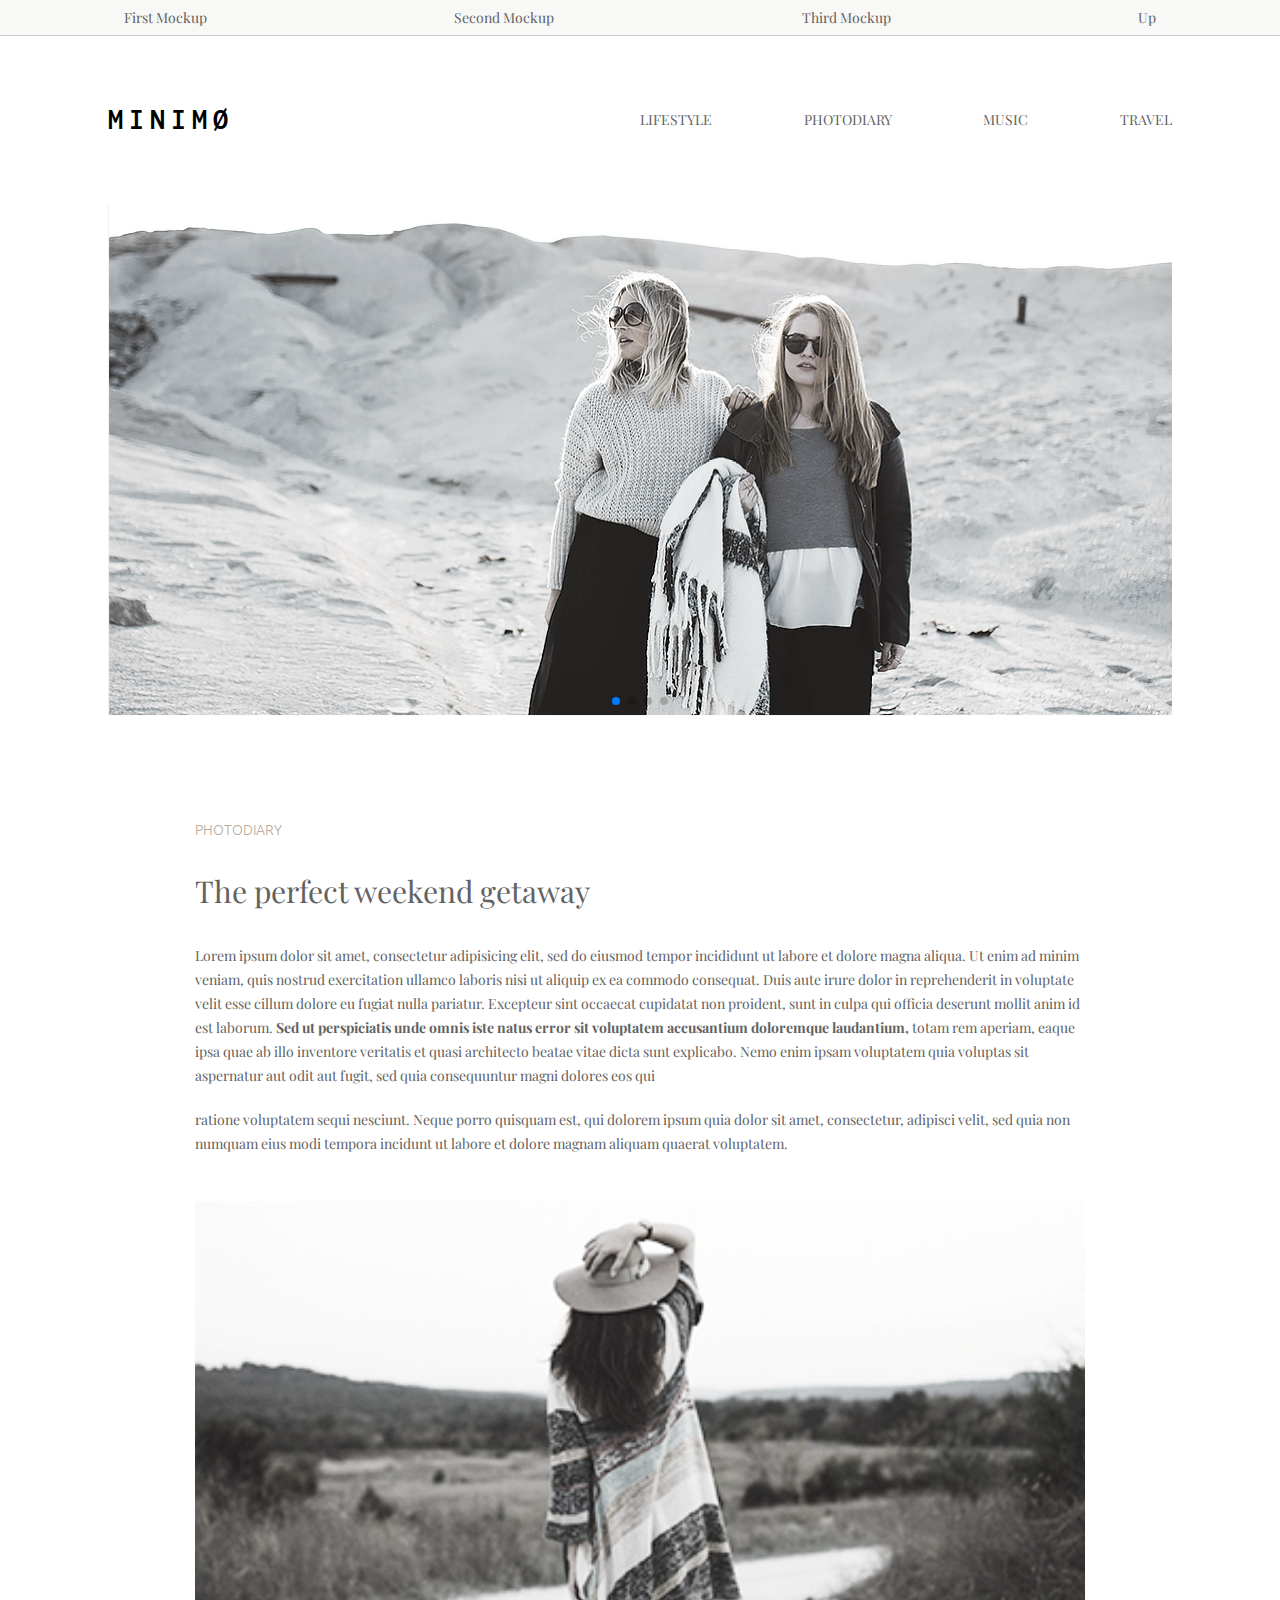
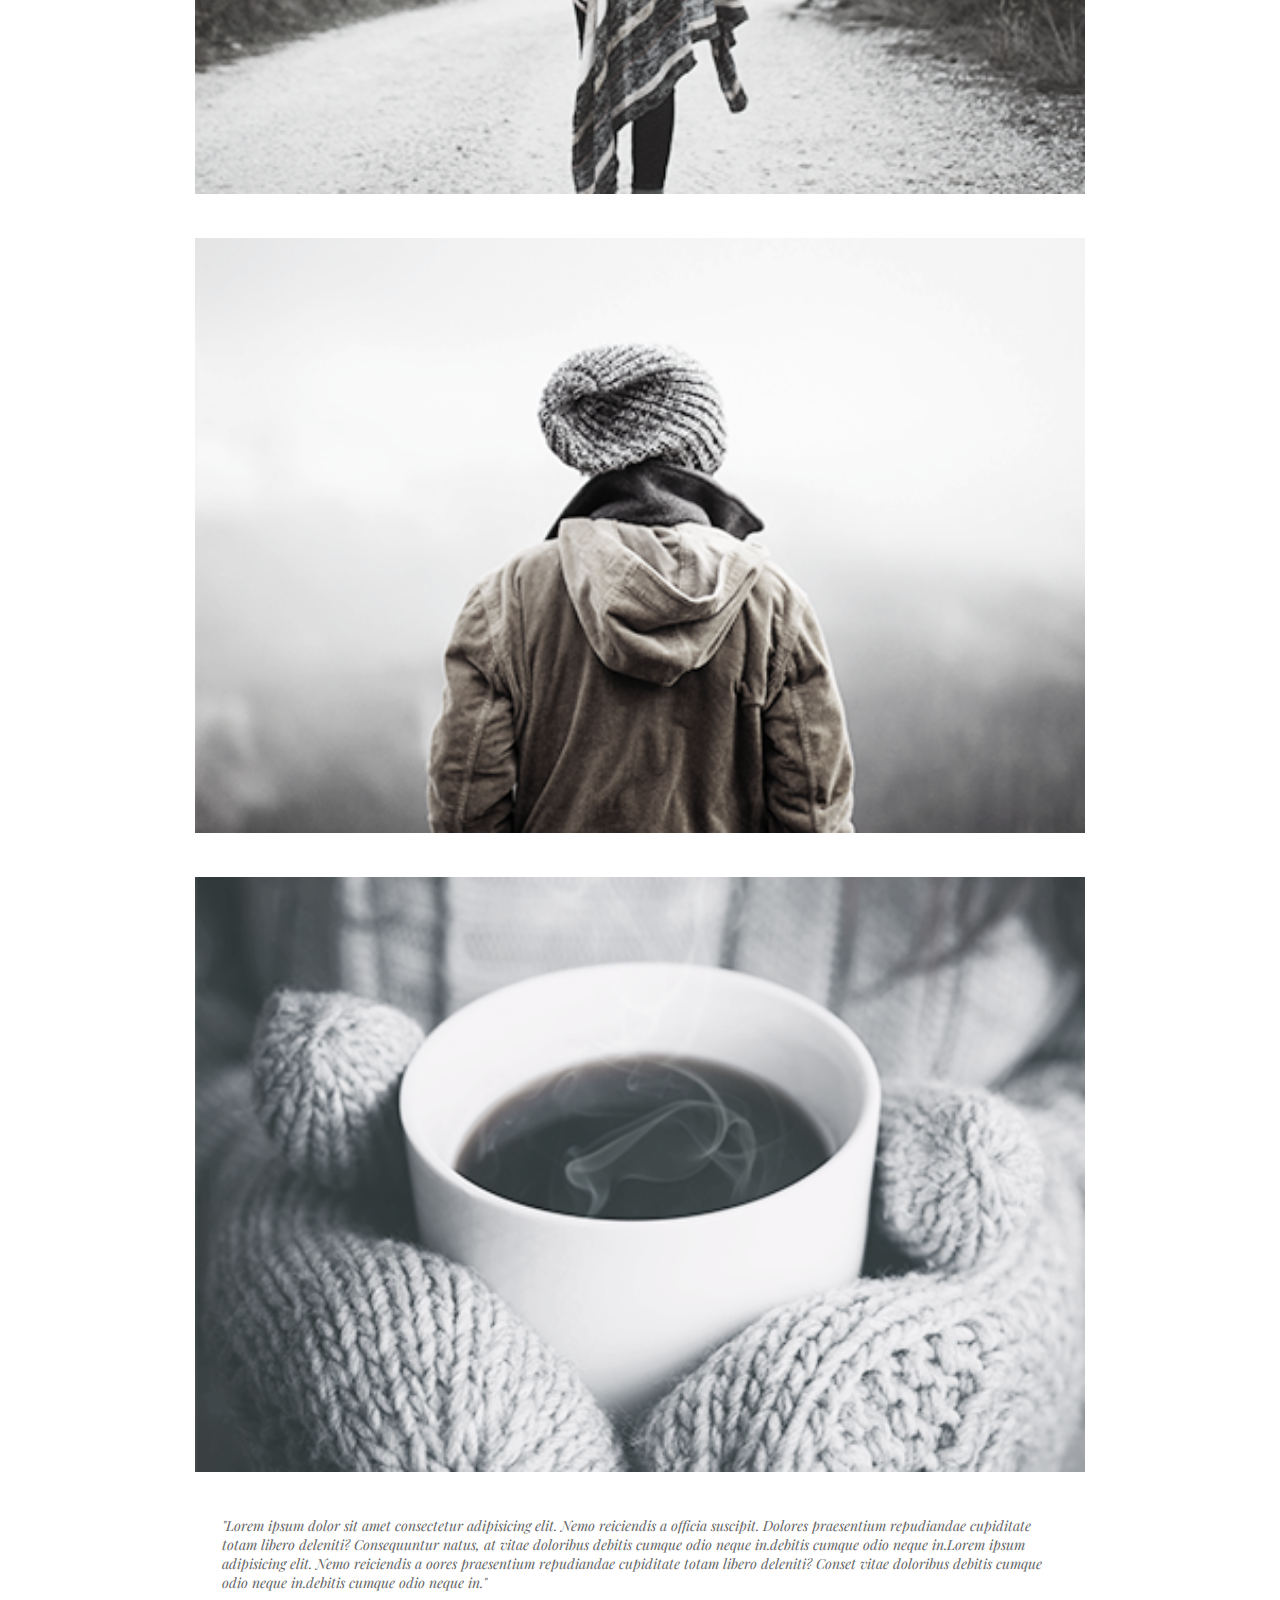
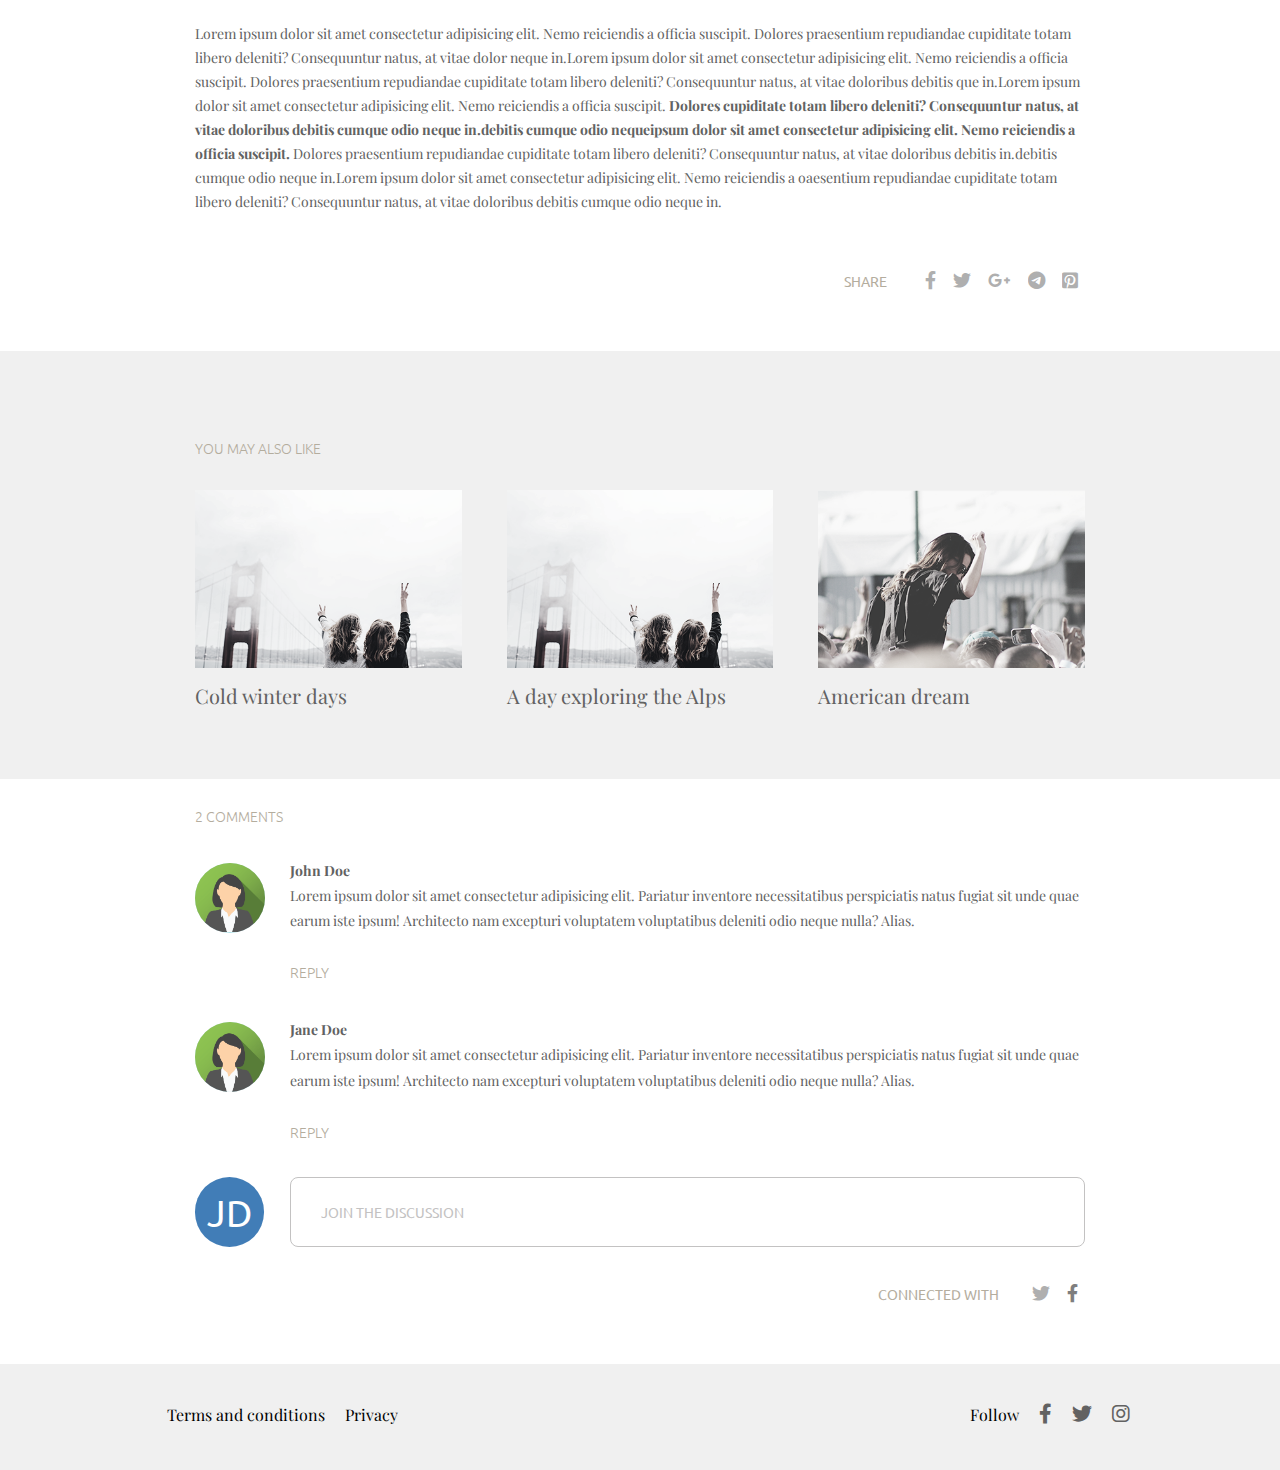
==== second-mockup/index.html @ c0d49636 "Add files via upload" ====
<!DOCTYPE html>
<html lang="en">
  <head>
    <meta charset="UTF-8" />
    <meta http-equiv="X-UA-Compatible" content="IE=edge"/>
    <meta name="viewport" content="width=device-width, initial-scale=1.0"/>
    <link rel="stylesheet" href="https://i.icomoon.io/public/temp/a40a118571/UntitledProject/style.css"/>
    <link rel="stylesheet" href="https://cdn.jsdelivr.net/npm/swiper@8/swiper-bundle.min.css"/>
    <link rel="stylesheet" href="./styles/styles.css"/>
    <link rel="stylesheet" href="../assets/icons/font-awesome/all.min.css">
    <link rel="preconnect" href="https://fonts.googleapis.com">
    <link rel="preconnect" href="https://fonts.gstatic.com" crossorigin>
    <link href="https://fonts.googleapis.com/css2?family=Inconsolata:wght@300&family=Playfair+Display&family=Ubuntu&display=swap" rel="stylesheet">
    <title>TestTaskGoCows second mockup</title>
  </head>
  <body>
    <div class="app">
      <div class="pages-router">
        <a href="../first-mockup/index.html">First Mockup</a>
        <a href="index.html">Second Mockup</a>
        <a href="../third-mockup/index.html">Third Mockup</a>
        <a href="#top">Up</a>
      </div>

      <header id="top" class="section-header">
        <div class="section-header-logo">
          minimø
        </div>

        <div class="burger">
          <div class="menu-btn">
            <span></span>
            <span></span>
            <span></span>
          </div>
        </div>

        <nav class="section-header-menu">
          <ul>
            <li>
              <a href="#main-image">LIFESTYLE</a>
            </li>
            <li>
              <a href="#content">PHOTODIARY</a>
            </li>
            <li>
              <a href="#yourLike">MUSIC</a>
            </li>
            <li>
              <a href="#comments">TRAVEL</a>
            </li>
          </ul>
        </nav>
      </header>

      <main class="section-main">
      <section id="main-image" class="section-main-image">
        <div class="swiper">
          <div class="swiper-wrapper">
            <div class="swiper-slide"><img src="../assets/images/slide.png" alt="slide" /></div>
            <div class="swiper-slide"><img src="../assets/images/slide.png" /></div>
            <div class="swiper-slide"><img src="../assets/images/slide.png" /></div>
            <div class="swiper-slide"><img src="../assets/images/slide.png" /></div>
          </div>
          <div class="swiper-pagination"></div>
        </div>
      </section>

      <section id="content" class="section-content">
        <div class="section-content-wrapper">
          <div class="section-content-wrapper-subtitle">photodiary</div>
          <h1 class="section-content-wrapper-title">The perfect weekend getaway</h1>
          <p class="section-content-wrapper-description">
            Lorem ipsum dolor sit amet, consectetur adipisicing elit, sed do eiusmod tempor incididunt
            ut labore et dolore magna aliqua. Ut enim ad minim veniam, quis nostrud exercitation
            ullamco laboris nisi ut aliquip ex ea commodo consequat. Duis aute irure dolor in
            reprehenderit in voluptate velit esse cillum dolore eu fugiat nulla pariatur. Excepteur
            sint occaecat cupidatat non proident, sunt in culpa qui officia deserunt mollit anim id
            est laborum. <strong style="font-weight: bold"> Sed ut perspiciatis unde omnis iste natus error sit voluptatem accusantium
            doloremque laudantium,</strong> totam rem aperiam, eaque ipsa quae ab illo inventore veritatis et
            quasi architecto beatae vitae dicta sunt explicabo. Nemo enim ipsam voluptatem quia
            voluptas sit aspernatur aut odit aut fugit, sed quia consequuntur magni dolores eos qui
          </p>
          <p style="margin-bottom: 25px">
            ratione voluptatem sequi nesciunt. Neque porro quisquam est, qui dolorem ipsum quia dolor
            sit amet, consectetur, adipisci velit, sed quia non numquam eius modi tempora incidunt ut
            labore et dolore magnam aliquam quaerat voluptatem.
          </p>
          <img src="../assets/images/section-content-image.png" alt="section-content-image"/>
          <img src="../assets/images/section-content-image2.png" alt="section-content-image2"/>
          <img src="../assets/images/section-content-image3.png" alt="section-content-image3"/>
          <div class="section-content-wrapper-description">
            <div class="description-i">
              <i>
                "Lorem ipsum dolor sit amet consectetur adipisicing elit.
                Nemo reiciendis a officia suscipit. Dolores praesentium repudiandae cupiditate totam
                libero deleniti? Consequuntur natus, at vitae doloribus debitis cumque odio neque
                in.debitis cumque odio neque in.Lorem ipsum  adipisicing elit.
                Nemo reiciendis a oores praesentium repudiandae cupiditate totam
                libero deleniti? Conset vitae doloribus debitis cumque odio neque
                in.debitis cumque odio neque in."</i>
            </div>
            <p>
              Lorem ipsum dolor sit amet consectetur adipisicing elit. Nemo reiciendis a officia
              suscipit. Dolores praesentium repudiandae cupiditate totam libero deleniti? Consequuntur
              natus, at vitae dolor neque in.Lorem ipsum dolor sit amet
              consectetur adipisicing elit. Nemo reiciendis a officia suscipit. Dolores praesentium
              repudiandae cupiditate totam
              libero deleniti? Consequuntur natus, at vitae doloribus
              debitis que in.Lorem ipsum dolor sit amet consectetur adipisicing elit.
              Nemo reiciendis a officia suscipit.<strong style="font-weight: bold"> Dolores cupiditate totam
              libero deleniti? Consequuntur natus, at vitae doloribus debitis cumque odio neque
              in.debitis cumque odio nequeipsum dolor sit amet consectetur adipisicing elit.
              Nemo reiciendis a officia suscipit.</strong> Dolores praesentium repudiandae cupiditate totam
              libero deleniti? Consequuntur natus, at vitae doloribus debitis
              in.debitis cumque odio neque in.Lorem ipsum dolor sit amet consectetur adipisicing elit.
              Nemo reiciendis a oaesentium repudiandae cupiditate totam
              libero deleniti? Consequuntur natus, at vitae doloribus debitis cumque odio neque in.
            </p>
          </div>
          <div class="section-content-wrapper-social">
            <div class="section-content-wrapper-social-nav">
              share
              <a href="https://www.facebook.com/" target="_blank"><i class="fa-brands fa-facebook-f"></i></a>
              <a href="https://twitter.com/" target="_blank"><i class="fa-brands fa-twitter"></i></a>
              <a href="https://www.google.com/" target="_blank"><i class="fa-brands fa-google-plus-g"></i></a>
              <a href="https://web.telegram.org/" target="_blank"><i class="fa-brands fa-telegram"></i></a>
              <a href="https://www.pinterest.com/Square/" target="_blank"><i class="fa-brands fa-square-pinterest"></i></a>
            </div>
          </div>
        </div>
      </section>

      <section id="yourLike" class="section-yourLike">
        <div class="section-yourLike-wrapper">
          <div class="section-yourLike-wrapper-subtitle">you may also like</div>
          <div class="section-yourLike-wrapper-photos">
            <div class="photo-block block">
              <img src="../assets/images/yourLike-wrapper-image.png" alt="yourLike-wrapper-image"/>
              <div class="photo-block-title">Cold winter days</div>
            </div>
            <div class="photo-block block">
              <img src="../assets/images/yourLike-wrapper-image.png" alt="yourLike-wrapper-image"/>
              <div class="photo-block-title">A day exploring the Alps</div>
            </div>
            <div class="photo-block">
              <img src="../assets/images/yourLike-wrapper-image2.png" alt="yourLike-wrapper-image2"/>
              <div class="photo-block-title">American dream</div>
            </div>
          </div>
        </div>
      </section>

      <section id="comments" class="section-comments">
        <div class="section-comments-wrapper">
          <div class="section-comments-wrapper-subtitle">2 comments</div>
          <div class="section-comments-wrapper-commentList">
            <div class="comment">
              <div class="comment-avatar">
                <div class="comment-avatar-image">
                  <img src="../assets/images/img-avatar.png" alt="avatar-image"/>
                </div>
              </div>
              <div class="comment-description">
                <div class="user">John Doe</div>
                <div class="text">
                  Lorem ipsum dolor sit amet consectetur adipisicing elit. Pariatur inventore
                  necessitatibus perspiciatis natus fugiat sit unde quae earum iste ipsum! Architecto
                  nam excepturi voluptatem voluptatibus deleniti odio neque nulla? Alias.
                </div>
                <div class="reply">reply</div>
              </div>
            </div>
            <div class="comment">
              <div class="comment-avatar">
                <div class="comment-avatar-image"><img src="../assets/images/img-avatar.png" alt="avatar-image"/>JD</div>
              </div>
              <div class="comment-description">
                <div class="user">Jane Doe</div>
                <div class="text">
                  Lorem ipsum dolor sit amet consectetur adipisicing elit. Pariatur inventore
                  necessitatibus perspiciatis natus fugiat sit unde quae earum iste ipsum! Architecto
                  nam excepturi voluptatem voluptatibus deleniti odio neque nulla? Alias.
                </div>
                <div class="reply">reply</div>
              </div>
            </div>
          </div>
          <div class="section-comments-wrapper-input">
            <div class="input-avatar">
              <div class="avatar">JD</div>
            </div>
            <input type="text" placeholder="join the discussion"/>
          </div>
          <div class="section-comments-wrapper-icons">
            <div class="icons-nav">
              connected with
              <a href="https://twitter.com/" target="_blank"><i class="fa-brands fa-twitter"></i></a>
              <a href="https://facebook.com/" target="_blank"><i class="fa-brands fa-facebook-f"></i></a>
            </div>
          </div>
        </div>
      </section>
    </main>

      <footer class="section-footer">
        <div class="section-footer-content">
          <div class="section-footer-content-nav">
            <a href="#">Terms and conditions</a>
            <a href="#">Privacy</a>
          </div>
          <div class="section-footer-content-contacts">
            <div class="subtitle">
              Follow
            </div>
            <ul class="social-icons">
              <a href="https://uk-ua.facebook.com/" target="_blank"><i class="fa-brands fa-facebook-f"></i></a>
              <a href="https://twitter.com/?lang=uk" target="_blank"><i class="fa-brands fa-twitter"></i></a>
              <a href="https://www.instagram.com/" target="_blank"><i class="fa-brands fa-instagram"></i></a>
            </ul>
          </div>
        </div>
      </footer>
    </div>
  </body>

  <script src="https://cdn.jsdelivr.net/npm/swiper@8/swiper-bundle.min.js"></script>
  <script src="../assets/scripts/slider.js"></script>
  <script src="../assets/scripts/burger.js"></script>
</html>
---- second-mockup/styles/styles.css ----
* {
  margin: 0;
  padding: 0;
  font-size: 14px;
  font-weight: 400;
  font-family: "Playfair Display", serif;
  color: #626262;
}

.pages-router {
  height: 35px;
  display: flex;
  justify-content: space-around;
  background: #f8f8f7;
  align-items: center;
  border-bottom: 1px solid #cccccc;
  position: sticky;
  top: 0;
  width: 100vw;
  z-index: 9999;
}
.pages-router a:hover {
  color: #c7cccf;
}
.pages-router a {
  text-decoration: none;
}

* {
  margin: 0;
  padding: 0;
  font-size: 14px;
  font-weight: 400;
  font-family: "Playfair Display", serif;
  color: #626262;
}

.menu-btn {
  width: 30px;
  height: 30px;
  position: relative;
  z-index: 20;
  overflow: hidden;
}

.menu-btn span {
  width: 30px;
  height: 2px;
  position: absolute;
  top: 50%;
  left: 50%;
  transform: translate(-50%, -50%);
  background-color: #222222;
  transition: all 0.5s;
}

.menu-btn span:nth-of-type(2) {
  top: calc(50% - 5px);
}

.menu-btn span:nth-of-type(3) {
  top: calc(50% + 5px);
}

.menu-btn.active span:nth-of-type(1) {
  display: none;
}

.menu-btn.active span:nth-of-type(2) {
  top: 50%;
  transform: translate(-50%, 0%) rotate(45deg);
}

.menu-btn.active span:nth-of-type(3) {
  top: 50%;
  transform: translate(-50%, 0%) rotate(-45deg);
}

.burger {
  display: none;
}
@media screen and (max-width: 650px) {
  .burger {
    display: block;
  }
}

@media screen and (max-width: 650px) {
  .section-header-menu {
    position: fixed;
    top: 35px;
    right: 0;
    min-height: 70px;
    background: rgba(249, 249, 249, 0.9019607843);
    transform: translateX(100%);
    transition: transform 0.5s;
    z-index: 2;
  }
  .section-header-menu ul {
    padding-left: 25px;
  }
}
.section-header .section-header-menu.active {
  transform: translateX(0);
  width: 100%;
  z-index: 2;
}
.section-header .section-header-menu.active ul {
  max-width: 90%;
  padding-top: 10px;
}

* {
  margin: 0;
  padding: 0;
  font-size: 14px;
  font-weight: 400;
  font-family: "Playfair Display", serif;
  color: #626262;
}

.section-header {
  display: flex;
  align-items: center;
  justify-content: space-between;
  margin: 67px auto 70px;
  max-width: 1064px;
}
@media screen and (max-width: 1075px) {
  .section-header {
    margin: 68px 10px 71px;
  }
}
@media screen and (max-width: 650px) {
  .section-header {
    margin: 20px 15px;
  }
}
.section-header-logo {
  font-family: "Inconsolata", monospace;
  cursor: pointer;
  font-size: 30px;
  font-weight: bold;
  text-transform: uppercase;
  letter-spacing: 0.2em;
  color: #000000;
}
@media screen and (max-width: 1075px) {
  .section-header-logo {
    width: 50%;
  }
}
.section-header-menu {
  width: 50%;
}
.section-header-menu ul {
  display: flex;
  justify-content: space-between;
  font-size: 14px;
  list-style: none;
  cursor: pointer;
}
@media screen and (max-width: 650px) {
  .section-header-menu ul {
    flex-direction: column;
    align-items: center;
  }
}
.section-header-menu ul li a:hover {
  color: #c7cccf;
}
@media screen and (max-width: 650px) {
  .section-header-menu ul li {
    padding: 10px;
  }
}
.section-header-menu ul li a {
  text-decoration: none;
}

.section-main-image {
  max-width: 1064px;
  margin: 0 auto;
}
.section-main-image img {
  width: 100%;
}
@media screen and (max-width: 1075px) {
  .section-main-image {
    margin: 0 5px;
  }
}

.section-content {
  margin-top: 100px;
}
.section-content-wrapper {
  max-width: 890px;
  margin: 0 auto;
}
@media screen and (max-width: 900px) {
  .section-content-wrapper {
    margin: 0 5px;
  }
}
.section-content-wrapper-subtitle {
  font-family: "Ubuntu", sans-serif;
  font-size: 14px;
  font-weight: 300;
  text-transform: uppercase;
  color: #b4ad9e;
  margin: 27px 0 32px 0;
}
.section-content-wrapper-title {
  font-size: 30px;
  margin-bottom: 33px;
}
.section-content-wrapper p {
  line-height: 24px;
  margin-top: 20px;
}
.section-content-wrapper img {
  width: 100%;
  margin: 20px 0;
}
.section-content-wrapper-social {
  padding: 40px 0 45px 0;
  max-width: 980px;
  margin: 0 auto;
  display: flex;
  justify-content: space-between;
  flex-direction: row-reverse;
}
.section-content-wrapper-social-nav {
  padding: 10px 0;
  text-transform: uppercase;
  font-family: "Ubuntu", sans-serif;
  color: #b4ad9e;
}
.section-content-wrapper-social-nav i {
  font-size: 18px;
  padding: 7px;
  opacity: 0.5;
}
.section-content-wrapper-social-nav .fa-facebook-f {
  padding-left: 35px;
}
.section-content-wrapper .description-i {
  padding: 20px 27px 10px 27px;
}
@media screen and (max-width: 650px) {
  .section-content {
    margin-top: 30px;
  }
}

.section-yourLike {
  background-color: #f0f0f0;
  padding: 60px 0;
}
@media screen and (max-width: 650px) {
  .section-yourLike {
    padding: 27px;
  }
}
.section-yourLike-wrapper {
  max-width: 890px;
  margin: 0 auto;
}
@media screen and (max-width: 900px) {
  .section-yourLike-wrapper {
    margin: 0 5px;
  }
}
.section-yourLike-wrapper-subtitle {
  font-family: "Ubuntu", sans-serif;
  font-size: 14px;
  font-weight: 300;
  text-transform: uppercase;
  color: #b4ad9e;
  margin: 27px 0 32px 0;
}
.section-yourLike-wrapper-photos {
  display: flex;
  justify-content: space-between;
}
@media screen and (max-width: 650px) {
  .section-yourLike-wrapper-photos {
    flex-direction: column;
    align-items: center;
  }
}
@media screen and (max-width: 800px) {
  .section-yourLike-wrapper-photos .photo-block {
    padding: 10px;
  }
}
.section-yourLike-wrapper-photos .photo-block img {
  width: 100%;
}
.section-yourLike-wrapper-photos .photo-block-title {
  font-size: 20px;
  margin: 10px 0;
}
@media screen and (max-width: 800px) {
  .section-yourLike-wrapper-photos .photo-block-title {
    font-size: 16px;
  }
}
.section-yourLike-wrapper-photos .block {
  padding-right: 45px;
}

.section-comments-wrapper {
  max-width: 890px;
  margin: 0 auto;
}
@media screen and (max-width: 900px) {
  .section-comments-wrapper {
    margin: 0 5px;
  }
}
.section-comments-wrapper-subtitle {
  font-family: "Ubuntu", sans-serif;
  font-size: 14px;
  font-weight: 300;
  text-transform: uppercase;
  color: #b4ad9e;
  margin: 27px 0 32px 0;
}
.section-comments-wrapper-commentList .comment {
  display: flex;
  align-content: space-between;
}
.section-comments-wrapper-commentList .comment-avatar {
  position: relative;
  padding: 5px 25px 0 0;
}
.section-comments-wrapper-commentList .comment-avatar-image {
  width: 70px;
  height: 70px;
  border-radius: 50%;
  background: rgba(29, 166, 185, 0.35);
  overflow: hidden;
  text-align: center;
  font-size: 35px;
  color: #fff;
  line-height: 2;
  text-transform: uppercase;
  font-family: "Ubuntu", sans-serif;
}
.section-comments-wrapper-commentList .comment-avatar-image img {
  width: 100%;
}
.section-comments-wrapper-commentList .comment-description {
  line-height: 1.8;
}
.section-comments-wrapper-commentList .comment-description .user {
  font-weight: bold;
}
.section-comments-wrapper-commentList .comment-description .reply {
  font-family: "Ubuntu", sans-serif;
  font-size: 14px;
  font-weight: 300;
  text-transform: uppercase;
  color: #b4ad9e;
  margin: 27px 0 32px 0;
  cursor: pointer;
}
.section-comments-wrapper-input {
  display: flex;
}
.section-comments-wrapper-input .input-avatar {
  height: 70px;
  width: 81px;
  display: flex;
  align-items: center;
  border-radius: 60px;
  justify-content: center;
  background: #417db7;
}
.section-comments-wrapper-input .input-avatar .avatar {
  font-family: "Ubuntu", sans-serif;
  color: white;
  font-size: 37px;
}
.section-comments-wrapper-input input {
  width: 100%;
  padding: 0 0 0 30px;
  border: 1px solid #c3c2c2;
  border-radius: 8px;
  margin-left: 26px;
  height: 68px;
}
.section-comments-wrapper-input input::placeholder {
  text-transform: uppercase;
  font-family: "Ubuntu", sans-serif;
  color: #c3c2c2;
}
.section-comments-wrapper-icons {
  padding: 20px 0 45px 0;
  max-width: 980px;
  margin: 0 auto;
  display: flex;
  justify-content: space-between;
  flex-direction: row-reverse;
}
.section-comments-wrapper-icons .icons-nav {
  font-family: "Ubuntu", sans-serif;
  color: #b4ad9e;
  padding: 10px 0;
  text-transform: uppercase;
}
.section-comments-wrapper-icons .icons-nav i {
  font-size: 18px;
  opacity: 0.5;
  padding: 7px;
  text-decoration: none;
}
.section-comments-wrapper-icons .icons-nav .fa-twitter {
  padding-left: 30px;
}
.section-comments-wrapper-icons .icons-nav .fa-facebook-f {
  color: black;
}

.section-footer {
  background-color: #f0f0f0;
}
.section-footer-content {
  padding: 40px 0 45px 0;
  max-width: 980px;
  margin: 0 auto;
  display: flex;
  align-items: center;
  justify-content: space-between;
}
@media screen and (max-width: 380px) {
  .section-footer-content {
    flex-direction: column;
    align-items: center;
  }
}
.section-footer-content-nav a:hover {
  color: #c7cccf;
}
.section-footer-content-nav a {
  margin-left: 17px;
}
.section-footer-content-contacts {
  display: flex;
  align-items: flex-start;
  color: black;
  font-size: initial;
}
.section-footer-content-contacts .subtitle {
  font-size: initial;
  color: black;
  text-decoration: none;
}
.section-footer-content a {
  font-size: initial;
  color: black;
  text-decoration: none;
}

.social-icons {
  display: flex;
  text-align: center;
}

.social-icons a {
  display: inline-block;
  list-style-type: none;
}

.fa-brands {
  padding-left: 20px;
  font-size: 20px;
}

/*# sourceMappingURL=styles.css.map */
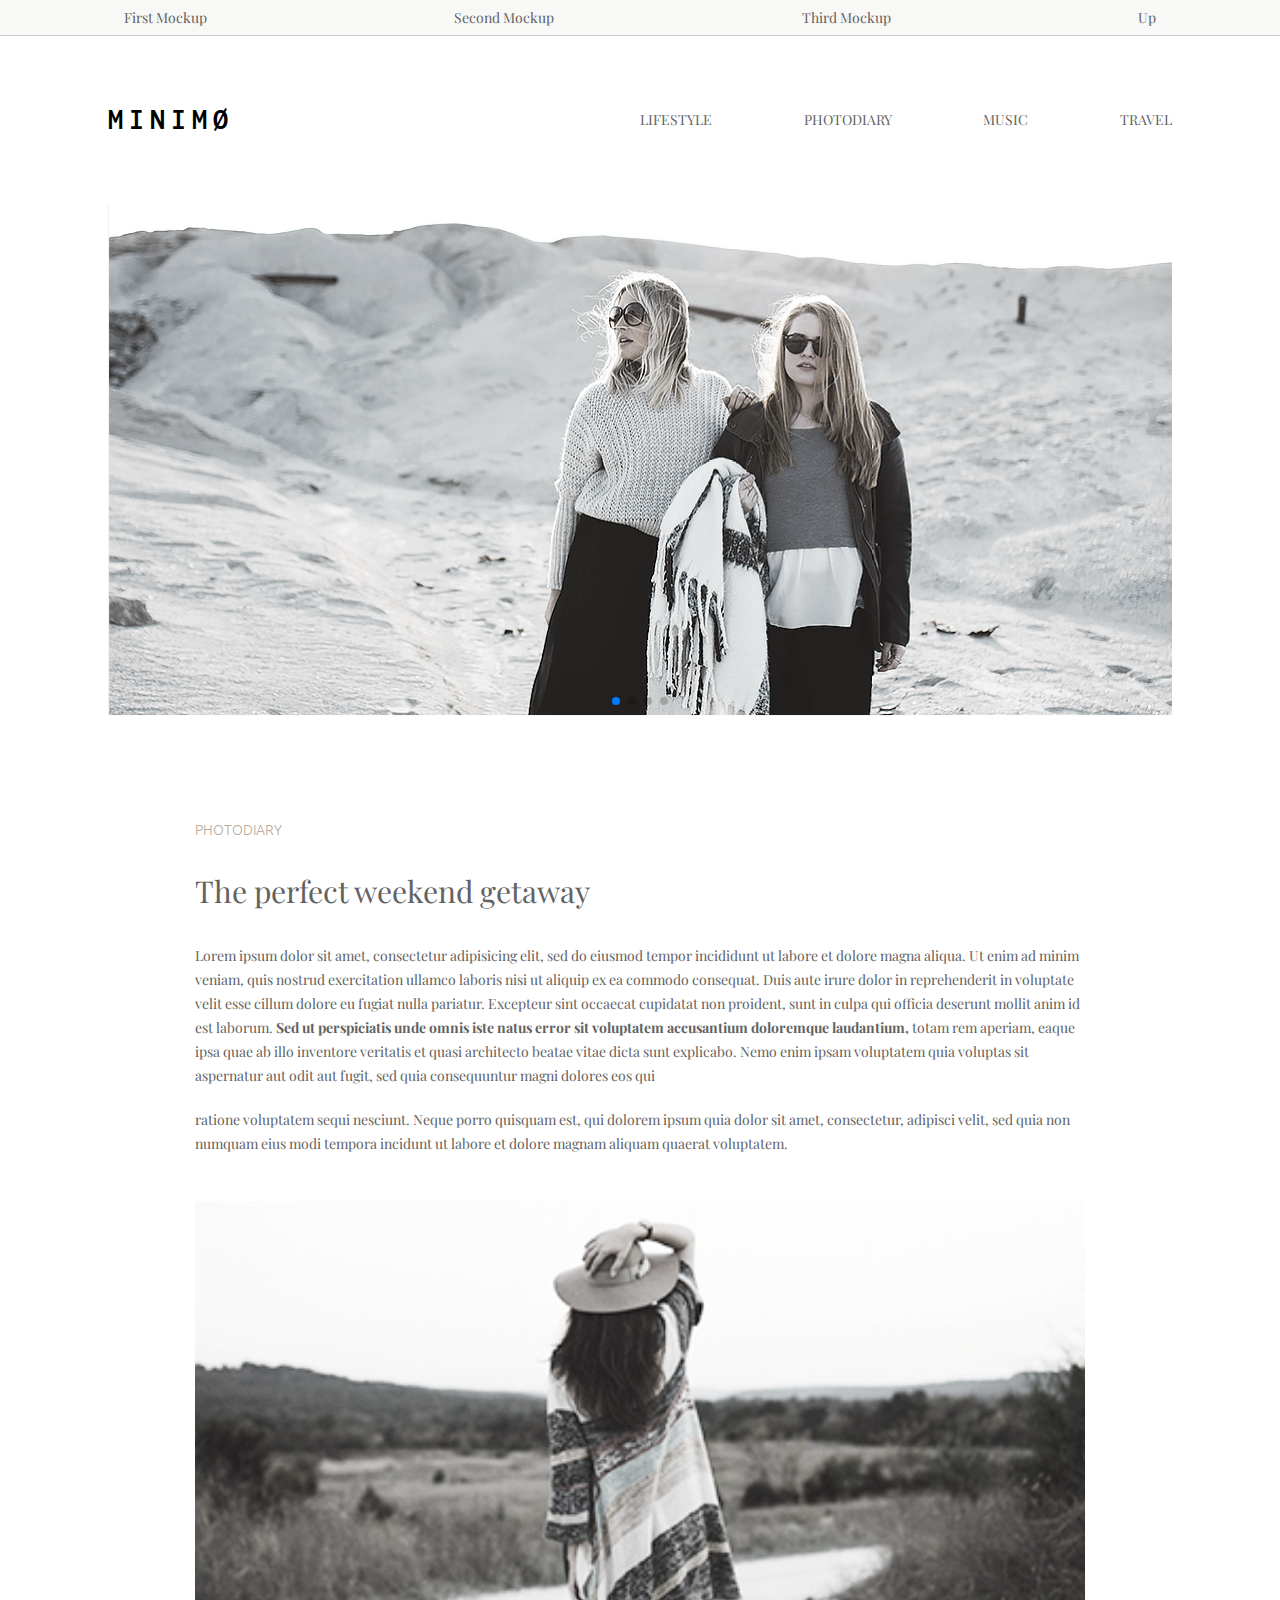
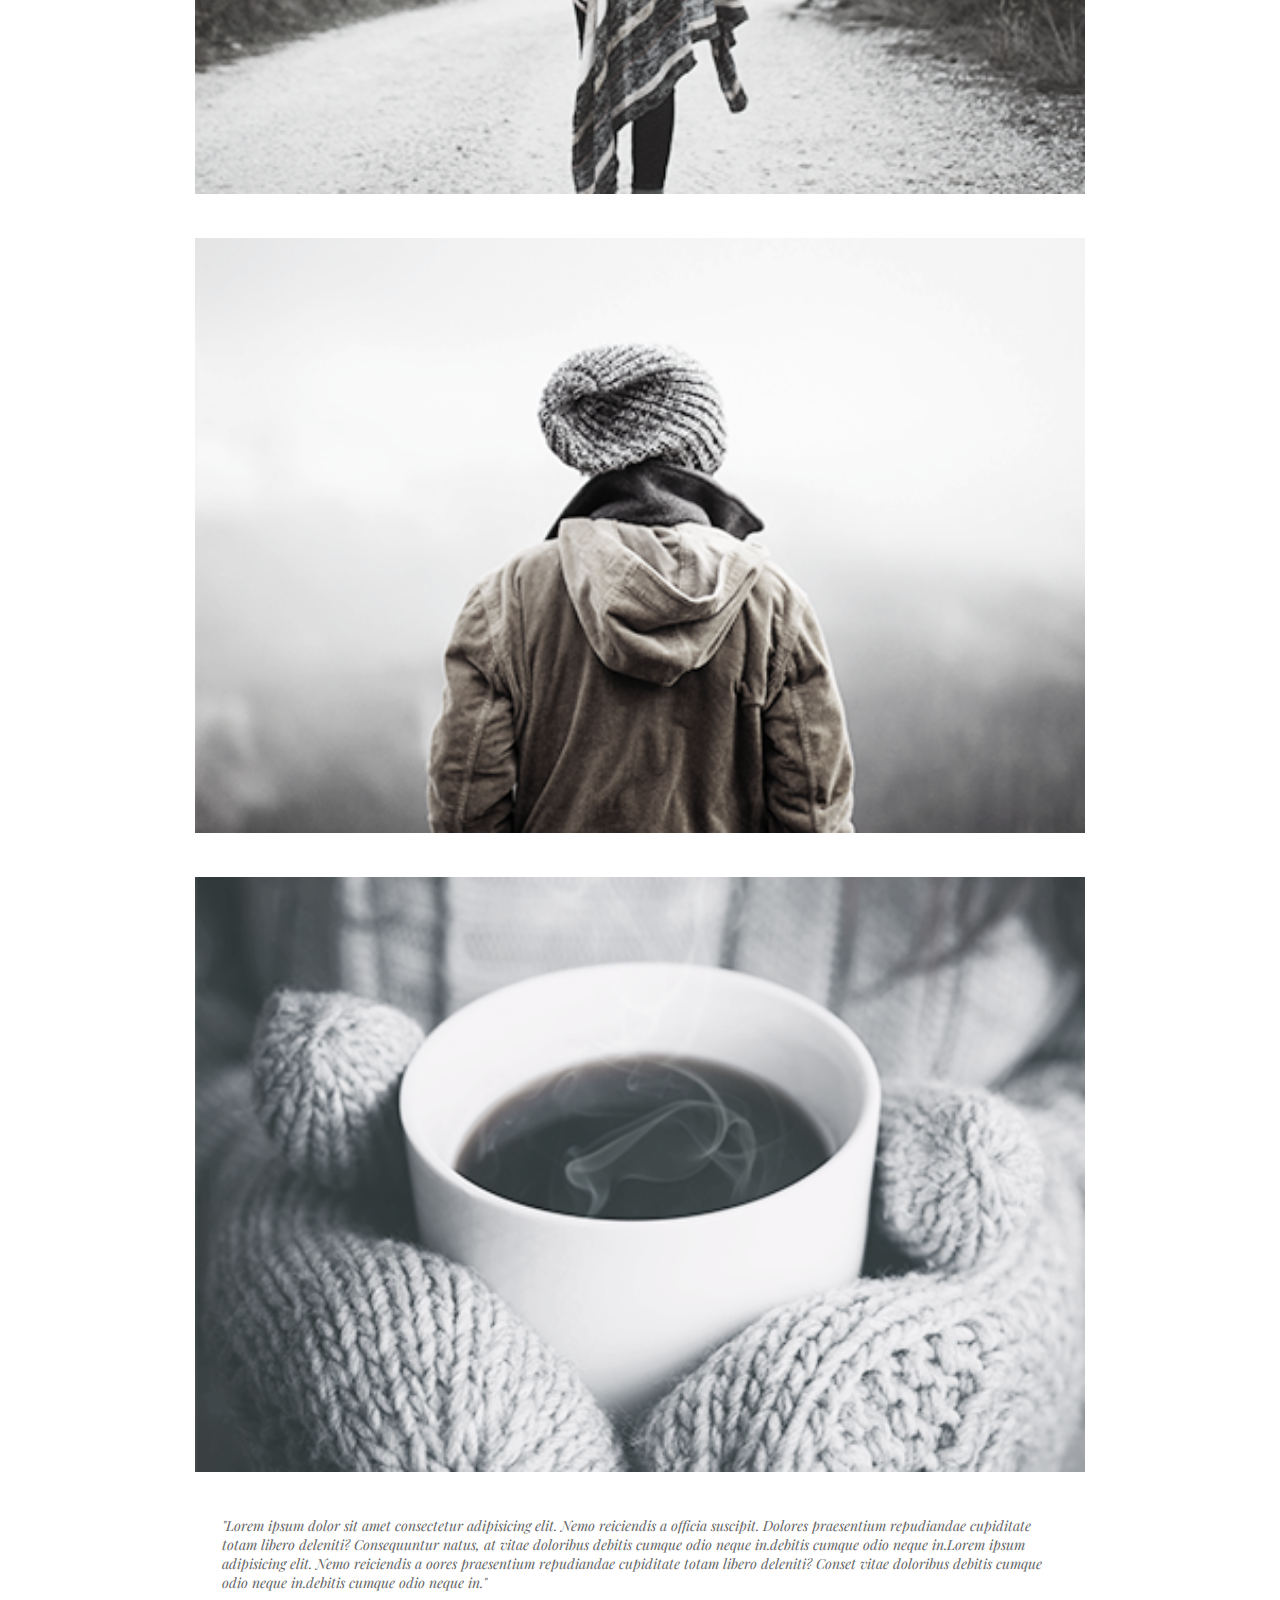
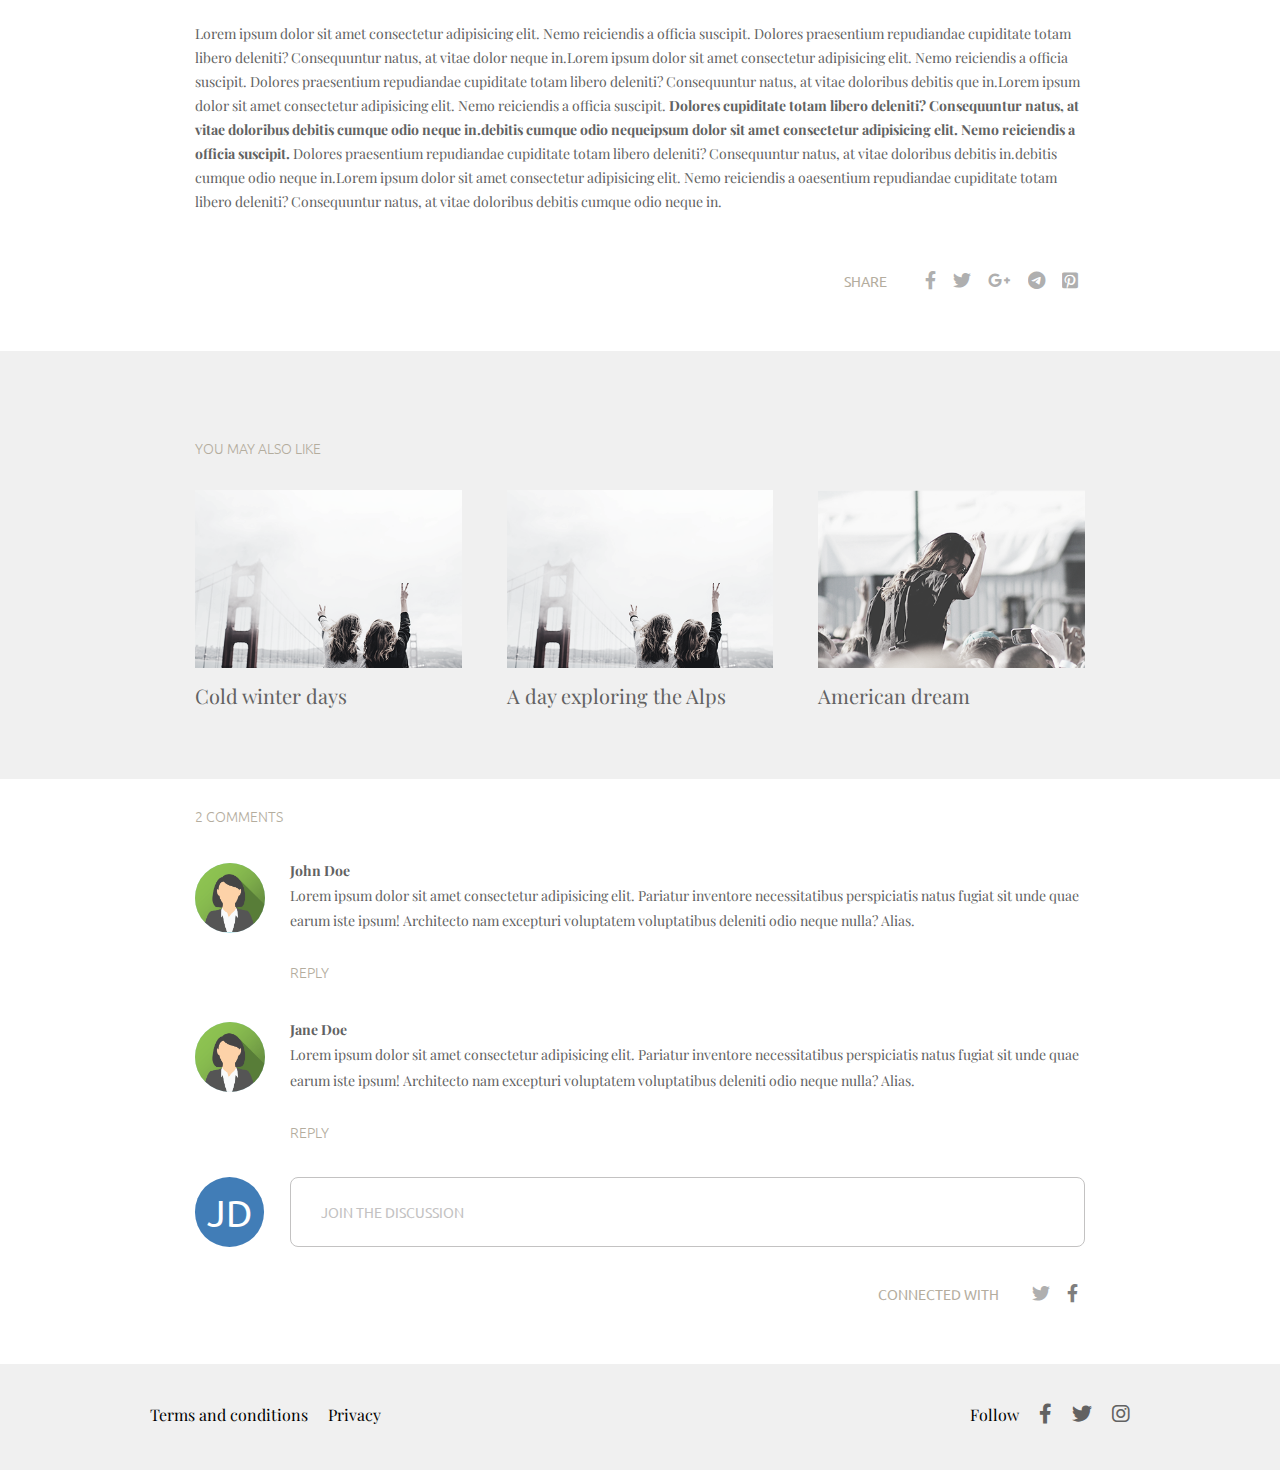
==== commit 13e1ae93: "edit structure" ====
--- a/second-mockup/index.html
+++ b/second-mockup/index.html
@@ -14,15 +14,8 @@
     <title>TestTaskGoCows second mockup</title>
   </head>
   <body>
-    <div class="app">
-      <div class="pages-router">
-        <a href="../first-mockup/index.html">First Mockup</a>
-        <a href="index.html">Second Mockup</a>
-        <a href="../third-mockup/index.html">Third Mockup</a>
-        <a href="#top">Up</a>
-      </div>
-
-      <header id="top" class="section-header">
+    <div id="app" class="app">
+      <header class="section-header">
         <div class="section-header-logo">
           minimø
         </div>
@@ -38,16 +31,16 @@
         <nav class="section-header-menu">
           <ul>
             <li>
-              <a href="#main-image">LIFESTYLE</a>
+              <a href="#promo">LIFESTYLE</a>
             </li>
             <li>
               <a href="#content">PHOTODIARY</a>
             </li>
             <li>
-              <a href="#yourLike">MUSIC</a>
-            </li>
-            <li>
-              <a href="#comments">TRAVEL</a>
+              <a href="#singUp">MUSIC</a>
+            </li>
+            <li>
+              <a href="#loadMore">TRAVEL</a>
             </li>
           </ul>
         </nav>
@@ -213,11 +206,11 @@
             <div class="subtitle">
               Follow
             </div>
-            <ul class="social-icons">
+            <div class="social-icons">
               <a href="https://uk-ua.facebook.com/" target="_blank"><i class="fa-brands fa-facebook-f"></i></a>
               <a href="https://twitter.com/?lang=uk" target="_blank"><i class="fa-brands fa-twitter"></i></a>
               <a href="https://www.instagram.com/" target="_blank"><i class="fa-brands fa-instagram"></i></a>
-            </ul>
+            </div>
           </div>
         </div>
       </footer>
@@ -225,6 +218,8 @@
   </body>
 
   <script src="https://cdn.jsdelivr.net/npm/swiper@8/swiper-bundle.min.js"></script>
+  <script src="../assets/scripts/libraries/jquery.min.js"></script>
+  <script src="../assets/scripts/router.js"></script>
   <script src="../assets/scripts/slider.js"></script>
   <script src="../assets/scripts/burger.js"></script>
 </html>
--- a/second-mockup/styles/styles.css
+++ b/second-mockup/styles/styles.css
@@ -16,8 +16,7 @@
   border-bottom: 1px solid #cccccc;
   position: sticky;
   top: 0;
-  width: 100vw;
-  z-index: 9999;
+  z-index: 3;
 }
 .pages-router a:hover {
   color: #c7cccf;
@@ -123,12 +122,13 @@
   display: flex;
   align-items: center;
   justify-content: space-between;
+  max-width: 1064px;
   margin: 67px auto 70px;
-  max-width: 1064px;
 }
 @media screen and (max-width: 1075px) {
   .section-header {
     margin: 68px 10px 71px;
+    width: 100%;
   }
 }
 @media screen and (max-width: 650px) {
@@ -138,10 +138,10 @@
 }
 .section-header-logo {
   font-family: "Inconsolata", monospace;
-  cursor: pointer;
   font-size: 30px;
   font-weight: bold;
   text-transform: uppercase;
+  cursor: pointer;
   letter-spacing: 0.2em;
   color: #000000;
 }
@@ -200,7 +200,7 @@
 }
 @media screen and (max-width: 900px) {
   .section-content-wrapper {
-    margin: 0 5px;
+    margin: 0 15px;
   }
 }
 .section-content-wrapper-subtitle {
@@ -286,13 +286,14 @@
 }
 @media screen and (max-width: 650px) {
   .section-yourLike-wrapper-photos {
+    padding-left: 50px;
     flex-direction: column;
     align-items: center;
   }
 }
 @media screen and (max-width: 800px) {
   .section-yourLike-wrapper-photos .photo-block {
-    padding: 10px;
+    padding-right: 43px;
   }
 }
 .section-yourLike-wrapper-photos .photo-block img {
@@ -317,7 +318,7 @@
 }
 @media screen and (max-width: 900px) {
   .section-comments-wrapper {
-    margin: 0 5px;
+    margin: 0 15px;
   }
 }
 .section-comments-wrapper-subtitle {
@@ -428,40 +429,41 @@
   background-color: #f0f0f0;
 }
 .section-footer-content {
+  display: flex;
+  align-items: center;
+  justify-content: space-between;
   padding: 40px 0 45px 0;
   max-width: 980px;
   margin: 0 auto;
-  display: flex;
-  align-items: center;
-  justify-content: space-between;
-}
-@media screen and (max-width: 380px) {
+}
+@media screen and (max-width: 400px) {
   .section-footer-content {
     flex-direction: column;
     align-items: center;
+    padding: 40px 8px 45px;
   }
 }
 .section-footer-content-nav a:hover {
   color: #c7cccf;
 }
 .section-footer-content-nav a {
-  margin-left: 17px;
+  margin-right: 17px;
 }
 .section-footer-content-contacts {
   display: flex;
+  font-size: initial;
   align-items: flex-start;
   color: black;
-  font-size: initial;
 }
 .section-footer-content-contacts .subtitle {
+  text-decoration: none;
   font-size: initial;
   color: black;
+}
+.section-footer-content a {
   text-decoration: none;
-}
-.section-footer-content a {
   font-size: initial;
   color: black;
-  text-decoration: none;
 }
 
 .social-icons {
